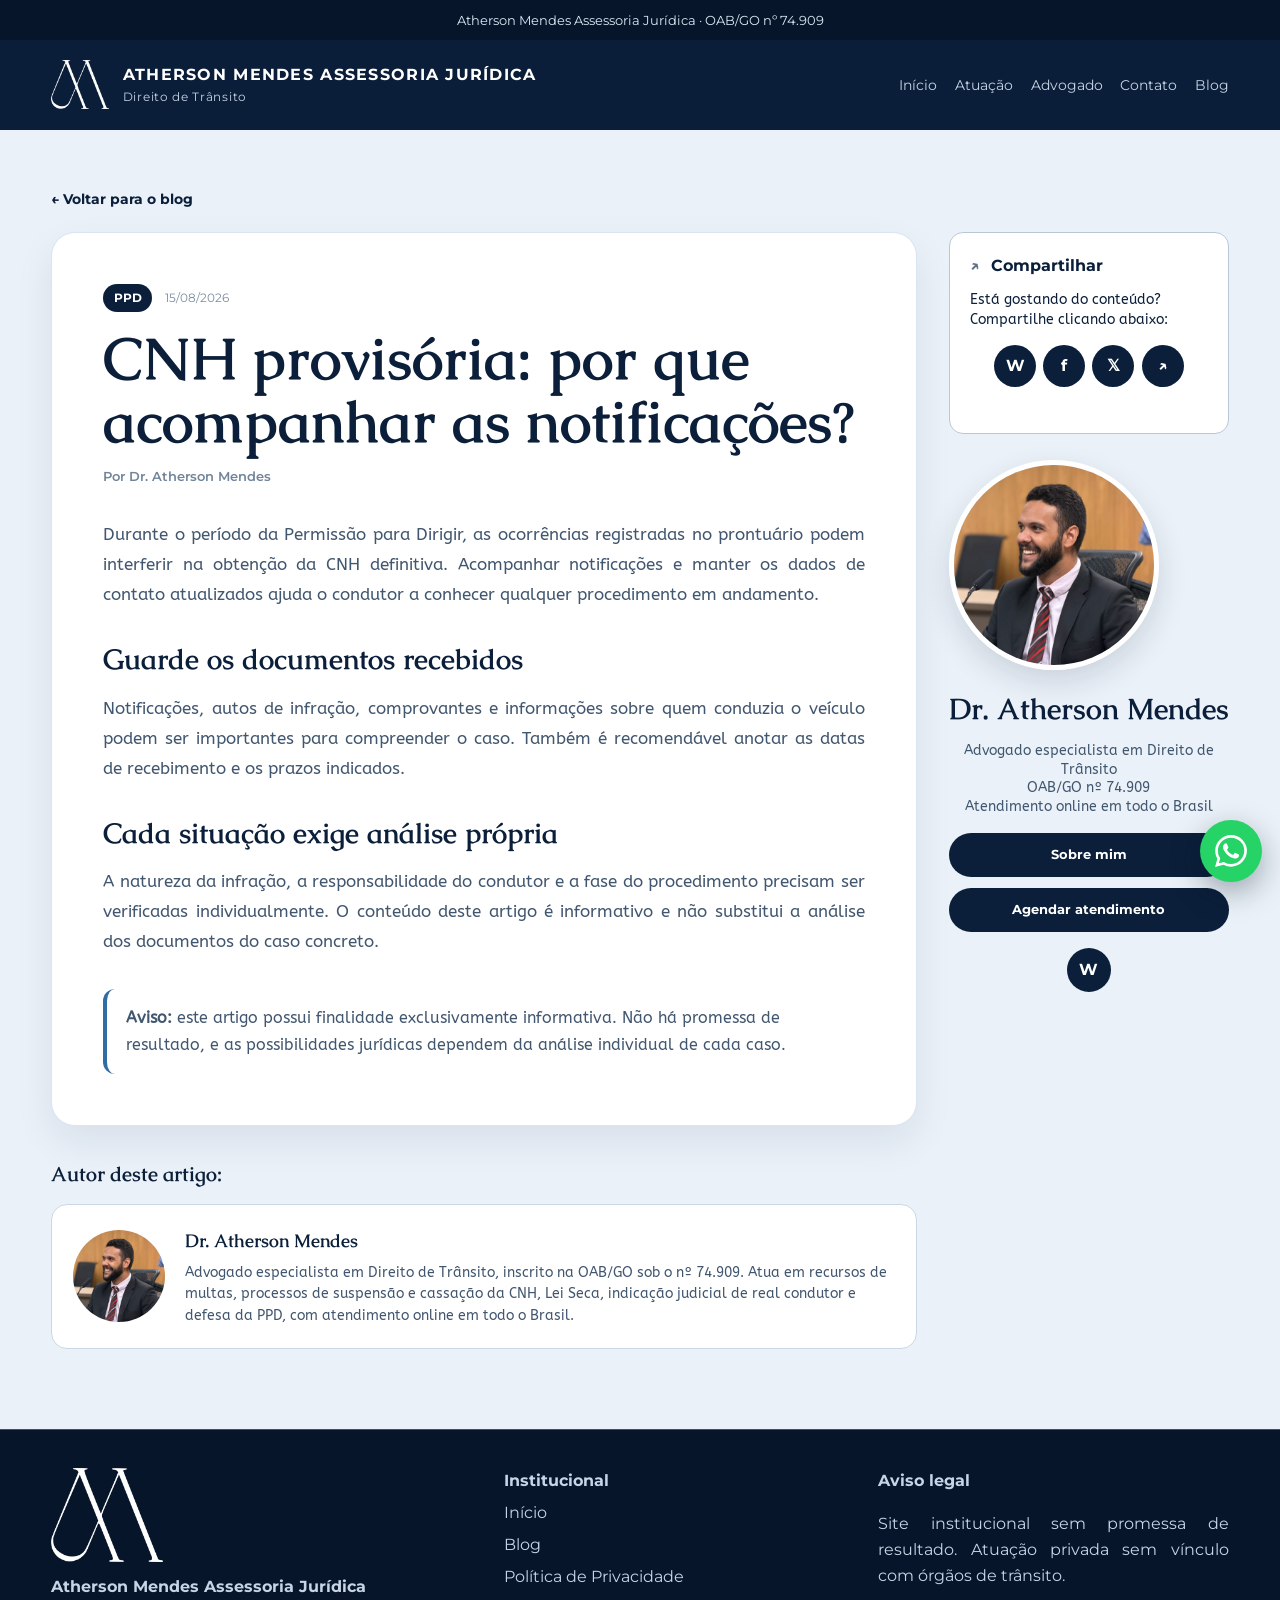
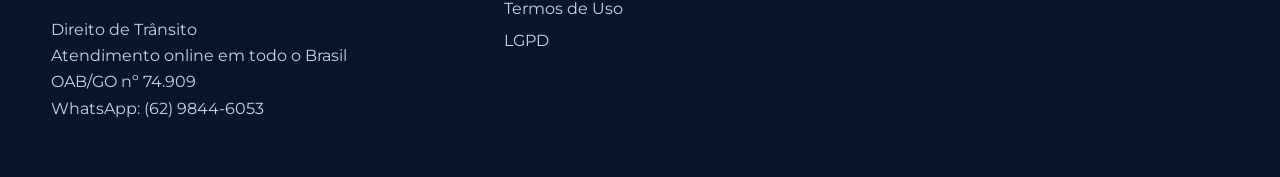
==== artigo-cnh-provisoria.html @ 631a4f36 "Site teste atherson" ====
<!DOCTYPE html>
<html lang="pt-BR">
<head>
  <meta charset="UTF-8">
  <meta name="viewport" content="width=device-width, initial-scale=1.0">
  <meta http-equiv="Cache-Control" content="no-cache, no-store, must-revalidate">
  <meta http-equiv="Pragma" content="no-cache">
  <meta http-equiv="Expires" content="0">
  <title>CNH provisória e notificações | Atherson Mendes</title>
  <meta name="description" content="Entenda por que é importante acompanhar notificações durante o período da Permissão para Dirigir.">
  <link rel="preconnect" href="https://fonts.googleapis.com">
  <link rel="preconnect" href="https://fonts.gstatic.com" crossorigin>
  <link href="https://fonts.googleapis.com/css2?family=ABeeZee:ital@0;1&family=Caudex:ital,wght@0,400;0,700;1,400;1,700&family=Montserrat:wght@400;500;600;700&display=swap" rel="stylesheet">
  <link rel="stylesheet" href="assets/css/style.css?v=20260815-10">
</head>
<body>
  <div class="topbar"><div class="container"><span>Atherson Mendes Assessoria Jurídica · OAB/GO nº 74.909</span></div></div>
  <header class="header">
    <div class="container nav">
      <a class="brand" href="index.html?v=20260815-7#inicio" aria-label="Voltar ao início">
        <img class="brand-logo" src="assets/img/logo-atherson-branca.png" alt="Logo Atherson Mendes Assessoria Jurídica">
        <span><strong>ATHERSON MENDES ASSESSORIA JURÍDICA</strong><small>Direito de Trânsito</small></span>
      </a>
      <button class="mobile-toggle" onclick="document.querySelector('.menu').classList.toggle('open')">Menu</button>
      <ul class="menu">
        <li><a href="index.html?v=20260815-7#inicio">Início</a></li>
        <li><a href="index.html?v=20260815-7#atuacao">Atuação</a></li>
        <li><a href="index.html?v=20260815-7#advogado">Advogado</a></li>
        <li><a href="index.html?v=20260815-7#contato">Contato</a></li>
        <li><a href="blog.html?v=20260815-7">Blog</a></li>
      </ul>
    </div>
  </header>

  <main class="article-page">
    <div class="container article-container">
      <a class="article-back" href="blog.html?v=20260815-7">← Voltar para o blog</a>
      <div class="article-layout">
        <div class="article-main">
          <article class="blog-article article-standalone">
        <div class="article-heading">
          <span class="blog-tag">PPD</span>
          <time class="blog-date" datetime="2026-08-15">15/08/2026</time>
        </div>
        <h1>CNH provisória: por que acompanhar as notificações?</h1>
        <p class="article-author">Por Dr. Atherson Mendes</p>
        <p>Durante o período da Permissão para Dirigir, as ocorrências registradas no prontuário podem interferir na obtenção da CNH definitiva. Acompanhar notificações e manter os dados de contato atualizados ajuda o condutor a conhecer qualquer procedimento em andamento.</p>
        <h2>Guarde os documentos recebidos</h2>
        <p>Notificações, autos de infração, comprovantes e informações sobre quem conduzia o veículo podem ser importantes para compreender o caso. Também é recomendável anotar as datas de recebimento e os prazos indicados.</p>
        <h2>Cada situação exige análise própria</h2>
        <p>A natureza da infração, a responsabilidade do condutor e a fase do procedimento precisam ser verificadas individualmente. O conteúdo deste artigo é informativo e não substitui a análise dos documentos do caso concreto.</p>
            <div class="blog-disclaimer"><strong>Aviso:</strong> este artigo possui finalidade exclusivamente informativa. Não há promessa de resultado, e as possibilidades jurídicas dependem da análise individual de cada caso.</div>
          </article>
          <section class="article-author-section" aria-labelledby="autor-artigo">
            <h2 id="autor-artigo">Autor deste artigo:</h2>
            <div class="article-author-card">
              <img src="assets/img/atherson-mendes-advogado.png" alt="Dr. Atherson Mendes">
              <div><h3>Dr. Atherson Mendes</h3><p>Advogado especialista em Direito de Trânsito, inscrito na OAB/GO sob o nº 74.909. Atua em recursos de multas, processos de suspensão e cassação da CNH, Lei Seca, indicação judicial de real condutor e defesa da PPD, com atendimento online em todo o Brasil.</p></div>
            </div>
          </section>
        </div>
        <aside class="article-sidebar" aria-label="Compartilhamento e informações do autor">
          <section class="article-share-card">
            <h2>Compartilhar</h2>
            <p>Está gostando do conteúdo? Compartilhe clicando abaixo:</p>
            <div class="article-share-buttons">
              <a data-share="whatsapp" href="#" target="_blank" rel="noopener" aria-label="Compartilhar no WhatsApp">W</a>
              <a data-share="facebook" href="#" target="_blank" rel="noopener" aria-label="Compartilhar no Facebook">f</a>
              <a data-share="x" href="#" target="_blank" rel="noopener" aria-label="Compartilhar no X">𝕏</a>
              <button data-share="copy" type="button" aria-label="Copiar link do artigo">↗</button>
            </div>
            <span class="article-share-feedback" aria-live="polite"></span>
          </section>
          <section class="article-author-profile">
            <img src="assets/img/atherson-mendes-advogado.png" alt="Dr. Atherson Mendes">
            <h2>Dr. Atherson Mendes</h2>
            <p>Advogado especialista em Direito de Trânsito<br>OAB/GO nº 74.909<br>Atendimento online em todo o Brasil</p>
            <a class="author-profile-button" href="index.html?v=20260815-8#advogado">Sobre mim</a>
            <a class="author-profile-button" href="index.html?v=20260815-8#contato">Agendar atendimento</a>
            <a class="author-profile-contact" href="https://wa.me/556298446053" target="_blank" rel="noopener" aria-label="Falar com Dr. Atherson Mendes pelo WhatsApp">W</a>
          </section>
        </aside>
      </div>
    </div>
  </main>

  <footer class="footer">
    <div class="container footer-grid">
      <div class="footer-brand"><a href="index.html?v=20260815-9#inicio" aria-label="Voltar ao início"><img class="footer-logo" src="assets/img/logo-atherson-branca.png" alt="Logo Atherson Mendes Assessoria Jurídica"></a><strong>Atherson Mendes Assessoria Jurídica</strong><p>Direito de Trânsito<br>Atendimento online em todo o Brasil<br>OAB/GO nº 74.909<br>WhatsApp: (62) 9844-6053</p></div>
      <div><strong>Institucional</strong><ul><li><a href="index.html?v=20260815-7#inicio">Início</a></li><li><a href="blog.html?v=20260815-7">Blog</a></li><li><a href="politica-de-privacidade.html">Política de Privacidade</a></li><li><a href="termos-de-uso.html">Termos de Uso</a></li><li><a href="lgpd.html">LGPD</a></li></ul></div>
      <div><strong>Aviso legal</strong><p>Site institucional sem promessa de resultado. Atuação privada sem vínculo com órgãos de trânsito.</p></div>
    </div>
  </footer>
  <a class="whatsapp-float" href="https://wa.me/556298446053?text=Ol%C3%A1%2C%20li%20o%20artigo%20sobre%20CNH%20provis%C3%B3ria%20e%20gostaria%20de%20atendimento." target="_blank" rel="noopener" aria-label="Iniciar atendimento pelo WhatsApp" title="Fale pelo WhatsApp"><img src="assets/img/whatsapp.svg" alt="" aria-hidden="true"></a>
  <script src="assets/js/article.js?v=20260815-8"></script>
</body>
</html>
---- assets/css/style.css ----
:root{
  --bg:#0b1f3a;
  --bg2:#102c50;
  --panel:#12345b;
  --white:#fff;
  --cream:#f4f8fc;
  --text:#fff;
  --muted:#c6d4e5;
  --ink:#0b1f3a;
  --accent:#2f6da3;
  --accent-light:#b9d6f2;
  --line:rgba(185,214,242,.3);
  --action:#1d5d91;
}
*{box-sizing:border-box}
html{scroll-behavior:smooth}
body{margin:0;font-family:'ABeeZee',Arial,Helvetica,sans-serif;background:var(--bg);color:var(--text);line-height:1.65}
h1,h2,h3,h4,h5,h6{font-family:'Caudex',Georgia,serif}
.topbar,.brand,.menu,.mobile-toggle,.btn,.eyebrow,.field label,.field input,.field textarea,.field select,.faq summary,.footer{font-family:'Montserrat',Arial,Helvetica,sans-serif}
img{max-width:100%;display:block}
a{color:inherit}
.sr-only{position:absolute;width:1px;height:1px;padding:0;margin:-1px;overflow:hidden;clip:rect(0,0,0,0);white-space:nowrap;border:0}
.container{width:min(1180px,92%);margin:auto}
.topbar{background:#06152a;color:#dbe8f5;font-size:.84rem}
.topbar .container{display:flex;justify-content:center;gap:12px;flex-wrap:wrap;padding:.55rem 0;text-align:center}
.header{position:sticky;top:0;z-index:50;background:rgba(11,31,58,.96);backdrop-filter:blur(12px)}
.nav{display:flex;align-items:center;justify-content:space-between;gap:1rem;padding:1rem 0}
.brand{display:flex;align-items:center;gap:.85rem;text-decoration:none}
.brand-logo{width:58px;height:58px;object-fit:contain;flex:0 0 auto}
.brand strong{display:block;letter-spacing:.08em}
.brand small{display:block;color:var(--muted);font-size:.72rem;letter-spacing:.06em}
.menu{display:flex;gap:1.1rem;align-items:center;list-style:none;margin:0;padding:0}
.menu a{text-decoration:none;color:var(--muted);font-size:.86rem}
.menu a:hover{color:var(--accent-light)}
.mobile-toggle{display:none;background:transparent;border:1px solid var(--line);color:var(--text);border-radius:10px;padding:.55rem .75rem}
.btn{display:inline-flex;align-items:center;justify-content:center;gap:.5rem;padding:.86rem 1.15rem;border-radius:999px;text-decoration:none;font-weight:700;border:1px solid transparent;transition:.2s}
.btn-primary{background:var(--accent);color:#fff}
.btn-primary:hover{background:#397fb8}
.btn-outline{border-color:var(--line);color:var(--text)}
.btn-outline:hover{border-color:var(--accent);color:var(--accent-light)}
.btn-wpp{background:var(--action);color:#fff}
.btn-wpp:hover{background:#2f6da3}
.hero{
  position:relative;
  overflow:hidden;
  background:#0b1f3a url('../img/hero-direito-transito.png') center center/cover no-repeat;
  min-height:650px;
  display:flex;
  align-items:center;
}
.hero .container{display:flex;justify-content:flex-end}
.hero-content{width:100%;max-width:640px;margin-left:auto;padding:6.5rem 0 5rem;transform:translateX(76px)}
.eyebrow{color:var(--accent-light);text-transform:uppercase;letter-spacing:.16em;font-size:.78rem;font-weight:700}
.hero h1{font-size:clamp(2.35rem,5vw,4.75rem);font-weight:400;line-height:1.06;margin:.85rem 0 1rem}
.hero p{font-size:1.08rem;color:#e3edf7;max-width:640px}
.notice{margin:1.25rem 0;padding:1rem 1.1rem;border:1px solid var(--line);background:rgba(255,255,255,.07);border-radius:16px;color:#edf5fc}
.hero-actions{display:flex;gap:.85rem;flex-wrap:wrap;margin-top:1.5rem}
.section{padding:4.8rem 0}
.light{background:var(--cream);color:var(--ink)}
.light .muted,.light p{color:#41566f}
.section-title{font-size:clamp(2rem,3.2vw,3.35rem);font-weight:400;margin:0 0 1rem;line-height:1.15}
.muted{color:var(--muted)}
.grid-3{display:grid;grid-template-columns:repeat(3,1fr);gap:1rem;margin-top:2rem}
.grid-areas{display:grid;grid-template-columns:repeat(6,1fr);gap:1rem;margin-top:2rem}
.grid-areas .card{grid-column:span 2}
.grid-areas .card:nth-last-child(-n+2){grid-column:span 3}
.card{background:var(--panel);border:1px solid var(--line);border-radius:20px;padding:1.35rem}
.light .card{background:#fff;border-color:#d9e5f2}
.card h3{margin:.2rem 0 .55rem;font-size:1.35rem}
.card p{margin:0}
.steps{display:grid;grid-template-columns:repeat(4,1fr);gap:1rem;margin-top:2rem}
.step{border-left:3px solid var(--accent);padding:1rem;background:rgba(255,255,255,.035);border-radius:12px}
.lawyer-grid{display:grid;grid-template-columns:.95fr 1.05fr;gap:2rem;align-items:center}
.lawyer-photo{border-radius:26px;overflow:hidden;border:1px solid var(--line);box-shadow:0 24px 60px rgba(5,20,40,.28);background:#0b1f3a}
.lawyer-photo img{width:100%;height:560px;object-fit:cover;object-position:center top}
.credentials{display:grid;grid-template-columns:repeat(2,1fr);gap:1rem;margin-top:1.3rem}
.credentials .credential:last-child{grid-column:1/-1}
.credential{padding:1rem;border:1px solid var(--line);border-radius:16px;background:rgba(255,255,255,.035)}
.light .credential{background:#fff;border-color:#d9e5f2}
.faq details{background:rgba(255,255,255,.035);border:1px solid var(--line);border-radius:14px;padding:1rem;margin:.75rem 0}
.faq summary{cursor:pointer;font-weight:700;color:var(--accent-light)}
.contact-intro{max-width:820px}
.contact-services{display:grid;grid-template-columns:repeat(6,1fr);gap:1rem;margin-top:2rem}
.service-option{grid-column:span 2;min-height:168px;padding:1.35rem;text-align:left;background:#fff;color:#0b1f3a;border:1px solid #d9e5f2;border-radius:20px;cursor:pointer;transition:transform .2s,border-color .2s,box-shadow .2s,background .2s,color .2s;font-family:'ABeeZee',Arial,Helvetica,sans-serif}
.service-option:nth-last-child(-n+2){grid-column:span 3}
.service-option strong{display:block;margin-bottom:.55rem;font-family:'Caudex',Georgia,serif;font-size:1.3rem;line-height:1.25}
.service-option span{display:block;color:#52677f;line-height:1.55}
.service-option:hover,.service-option:focus-visible{transform:translateY(-3px);border-color:var(--accent);box-shadow:0 14px 32px rgba(11,31,58,.13);outline:none}
.service-option.is-active{background:#0b1f3a;color:#fff;border-color:#0b1f3a;box-shadow:0 16px 36px rgba(11,31,58,.2)}
.service-option.is-active span{color:#dbe8f5}
.contact-box{background:#fff;color:#0b1f3a;border-radius:22px;padding:1.5rem;border:1px solid #d9e5f2}
.contact-flow{margin-top:2rem;scroll-margin-top:130px;box-shadow:0 18px 42px rgba(11,31,58,.12)}
.contact-flow[hidden]{display:none}
.contact-flow-header{max-width:820px;margin-bottom:1.25rem}
.contact-flow-header h3{font-size:clamp(1.55rem,2.5vw,2.25rem);margin:.15rem 0 .5rem}
.contact-form-grid{display:grid;grid-template-columns:repeat(2,1fr);gap:0 1rem}
.contact-form-grid .field.full{grid-column:1/-1}
.contact-form-specific{padding-top:.15rem}
.contact-direct{margin-top:1.25rem;padding:1rem 1.15rem;text-align:center;border:1px solid #d9e5f2;border-radius:16px;background:#fff;color:#41566f}
.contact-direct span{display:inline-block;margin:0 .4rem;color:#8aa0b8}
.field{display:grid;gap:.35rem;margin-bottom:.9rem}
.field label{font-weight:700;font-size:.9rem}
.field input,.field textarea,.field select{width:100%;padding:.82rem;border:1px solid #b8cbe0;border-radius:10px;font:inherit;color:#0b1f3a;background:#fff}
.field textarea{min-height:120px}
.legal-note{font-size:.82rem;color:#4d6178}
.blog-hero{padding:4.8rem 0 3.6rem;background:#f4f8fc;color:#0b1f3a;text-align:center}
.blog-hero .container{display:flex;flex-direction:column;align-items:center}
.blog-hero h1{font-size:clamp(2.4rem,4.5vw,4.2rem);font-weight:400;line-height:1.08;margin:0 0 .7rem}
.blog-hero p{max-width:720px;margin:0;color:#52677f;text-align:center}
.blog-search{position:relative;width:min(680px,100%);margin-top:1.7rem}
.blog-search input{width:100%;padding:1rem 1.2rem 1rem 3rem;border:1px solid #c9d8e8;border-radius:999px;background:#fff;color:#0b1f3a;font:inherit;box-shadow:0 8px 24px rgba(11,31,58,.06)}
.blog-search input:focus{outline:2px solid #2f6da3;outline-offset:2px}
.blog-search::before{content:'⌕';position:absolute;left:1.15rem;top:50%;transform:translateY(-52%);font-size:1.45rem;color:#58708a}
.blog-catalog{padding:3.2rem 0 5rem;background:#fff;color:#0b1f3a}
.blog-filters{display:flex;justify-content:center;gap:.7rem;flex-wrap:wrap;margin-bottom:1.5rem}
.blog-filter{padding:.58rem 1rem;border:1px solid transparent;border-radius:999px;background:transparent;color:#52677f;font-family:'Montserrat',Arial,Helvetica,sans-serif;font-weight:600;cursor:pointer}
.blog-filter:hover,.blog-filter:focus-visible{border-color:#b8cbe0;outline:none}
.blog-filter.is-active{background:#0b1f3a;color:#fff}
.blog-grid{display:grid;grid-template-columns:repeat(3,1fr);gap:1.25rem;max-width:1100px;margin:0 auto}
.blog-card{display:flex;flex-direction:column;overflow:hidden;background:#fff;border:1px solid #d9e5f2;border-radius:18px;box-shadow:0 10px 28px rgba(11,31,58,.11);transition:transform .2s,box-shadow .2s}
.blog-card:hover{transform:translateY(-4px);box-shadow:0 18px 38px rgba(11,31,58,.16)}
.blog-card[hidden]{display:none}
.blog-card-media{height:210px;overflow:hidden;background:#0b1f3a}
.blog-card-media img{width:100%;height:100%;object-fit:cover;transition:transform .35s}
.blog-card:hover .blog-card-media img{transform:scale(1.035)}
.blog-image-gavel{object-position:78% center}
.blog-image-library{object-position:24% center}
.blog-image-lawyer{object-position:center 20%}
.blog-card-body{display:flex;flex:1;flex-direction:column;padding:1rem 1.05rem 1.1rem}
.blog-card-top{display:flex;justify-content:space-between;align-items:center;gap:.75rem;margin-bottom:.9rem}
.blog-tag{display:inline-flex;padding:.3rem .65rem;border-radius:999px;background:#0b1f3a;color:#fff;font-family:'Montserrat',Arial,Helvetica,sans-serif;font-size:.72rem;font-weight:700}
.blog-date{font-family:'Montserrat',Arial,Helvetica,sans-serif;font-size:.72rem;color:#7b8da1;white-space:nowrap}
.blog-card h2{font-size:1.3rem;line-height:1.25;margin:0 0 .75rem}
.blog-card p{margin:0 0 1rem;color:#52677f;text-align:left;font-size:.93rem;line-height:1.55}
.blog-author{display:flex;align-items:center;gap:.5rem;margin-top:auto;padding:.35rem 0 1rem;font-family:'Montserrat',Arial,Helvetica,sans-serif;font-size:.75rem;color:#7b8da1}
.blog-author::before{content:'AM';display:grid;place-items:center;width:26px;height:26px;border-radius:50%;background:#e4edf6;color:#0b1f3a;font-size:.65rem;font-weight:700}
.blog-read-button{display:flex;align-items:center;justify-content:center;width:100%;padding:.72rem;border:1px solid #c9d8e8;border-radius:10px;color:#0b1f3a;font-family:'Montserrat',Arial,Helvetica,sans-serif;font-size:.82rem;font-weight:700;text-decoration:none}
.blog-read-button:hover{background:#0b1f3a;color:#fff;border-color:#0b1f3a}
.blog-no-results{text-align:center;color:#52677f;margin:2rem 0 0}
.blog-no-results[hidden]{display:none}
.blog-reading{background:#eaf1f8;color:#0b1f3a}
.blog-reading-title{text-align:center;margin-bottom:2rem}
.blog-articles{display:grid;gap:2rem}
.blog-article{scroll-margin-top:120px;background:#fff;border:1px solid #d9e5f2;border-radius:24px;padding:clamp(1.4rem,3vw,2.6rem);box-shadow:0 16px 38px rgba(11,31,58,.08)}
.blog-article h2{font-size:clamp(1.9rem,3vw,3rem);line-height:1.15;margin:.45rem 0 1.2rem}
.blog-article h3{font-size:1.25rem;margin:1.5rem 0 .45rem}
.blog-article p{color:#41566f}
.blog-meta{font-family:'Montserrat',Arial,Helvetica,sans-serif;font-size:.75rem;font-weight:700;letter-spacing:.08em;text-transform:uppercase;color:#2f6da3}
.blog-disclaimer{margin-top:2rem;padding:1rem 1.15rem;border-left:4px solid var(--accent);background:#fff;border-radius:12px;color:#41566f}
.article-page{padding:3.5rem 0 5rem;background:#eaf1f8;color:#0b1f3a}
.article-container{max-width:1180px}
.article-back{display:inline-flex;margin-bottom:1.25rem;color:#0b1f3a;font-family:'Montserrat',Arial,Helvetica,sans-serif;font-size:.9rem;font-weight:700;text-decoration:none}
.article-back:hover{text-decoration:underline}
.article-layout{display:grid;grid-template-columns:minmax(0,1fr) 280px;gap:2rem;align-items:start}
.article-main{min-width:0}
.article-standalone{padding:clamp(1.5rem,4vw,3.5rem)}
.article-heading{display:flex;align-items:center;gap:.8rem;margin-bottom:1rem}
.article-standalone h1{font-size:clamp(2.1rem,4.5vw,3.8rem);line-height:1.08;margin:0 0 .75rem}
.article-standalone h2{font-size:clamp(1.35rem,2.3vw,1.75rem);line-height:1.25;margin:2rem 0 .6rem}
.article-standalone p{font-size:1.04rem;line-height:1.8;color:#41566f}
.article-standalone .article-author{margin:0 0 2rem;font-family:'Montserrat',Arial,Helvetica,sans-serif;font-size:.82rem;font-weight:600;color:#71849a}
.article-sidebar{display:grid;gap:1.6rem;position:sticky;top:116px}
.article-share-card{padding:1.25rem;border:1px solid #b8c7d8;border-radius:14px;background:#fff}
.article-share-card h2{position:relative;margin:0 0 .7rem;padding-left:1.35rem;font-family:'Montserrat',Arial,Helvetica,sans-serif;font-size:1rem}
.article-share-card h2::before{content:'↗';position:absolute;left:0;color:#5d7187}
.article-share-card p{margin:0 0 1rem;text-align:left;font-size:.9rem;line-height:1.35;color:#0b1f3a}
.article-share-buttons{display:flex;justify-content:center;gap:.45rem}
.article-share-buttons a,.article-share-buttons button{display:grid;place-items:center;width:42px;height:42px;padding:0;border:0;border-radius:50%;background:#0b1f3a;color:#fff;font-family:'Montserrat',Arial,Helvetica,sans-serif;font-size:1rem;font-weight:700;text-decoration:none;cursor:pointer;transition:transform .2s,background .2s}
.article-share-buttons a:hover,.article-share-buttons button:hover{transform:translateY(-2px);background:#2f6da3}
.article-share-buttons a:focus-visible,.article-share-buttons button:focus-visible{outline:3px solid #7eb3df;outline-offset:2px}
.article-share-feedback{display:block;min-height:1.1rem;margin-top:.55rem;text-align:center;font-size:.75rem;color:#2f6da3}
.article-author-profile{text-align:center}
.article-author-profile>img{width:210px;height:210px;border-radius:50%;object-fit:cover;object-position:center 18%;border:5px solid #fff;box-shadow:0 12px 30px rgba(11,31,58,.14)}
.article-author-profile h2{margin:1rem 0 .55rem;font-size:1.8rem}
.article-author-profile p{margin:0 0 1rem;text-align:center;font-size:.86rem;line-height:1.35;color:#41566f}
.author-profile-button{display:flex;align-items:center;justify-content:center;width:100%;margin:.65rem 0;padding:.72rem 1rem;border-radius:999px;background:#0b1f3a;color:#fff;font-family:'Montserrat',Arial,Helvetica,sans-serif;font-size:.82rem;font-weight:700;text-decoration:none}
.author-profile-button:hover{background:#2f6da3}
.author-profile-contact{display:grid;place-items:center;width:44px;height:44px;margin:1rem auto 0;border-radius:50%;background:#0b1f3a;color:#fff;font-family:'Montserrat',Arial,Helvetica,sans-serif;font-weight:700;text-decoration:none}
.article-author-section{margin-top:2rem}
.article-author-section>h2{margin:0 0 .8rem;font-size:1.25rem}
.article-author-card{display:flex;align-items:center;gap:1.25rem;padding:1.3rem;border:1px solid #cbd7e4;border-radius:16px;background:#fff}
.article-author-card img{flex:0 0 92px;width:92px;height:92px;border-radius:50%;object-fit:cover;object-position:center 18%}
.article-author-card h3{margin:0 0 .35rem;font-size:1.15rem}
.article-author-card p{margin:0;text-align:left;font-size:.88rem;line-height:1.55;color:#41566f}
.footer{background:#06152a;border-top:1px solid var(--line);padding:2.4rem 0;color:var(--muted)}
.footer-grid{display:grid;grid-template-columns:1.1fr .9fr .9fr;gap:1.5rem}
.footer-brand{display:flex;flex-direction:column;align-items:flex-start}
.footer-logo{display:block;width:112px;height:94px;margin:0 0 .75rem;object-fit:contain;object-position:left center}
.footer-brand p{text-align:left}
.footer a{color:var(--muted);text-decoration:none}
.footer a:hover{color:var(--accent-light)}
.footer ul{margin:0;padding:0;list-style:none}.footer li{margin:.35rem 0}
.whatsapp-float{position:fixed;right:18px;bottom:18px;z-index:80;display:grid;place-items:center;width:62px;height:62px;padding:15px;border-radius:50%;background:#25d366;color:#fff;text-decoration:none;box-shadow:0 10px 30px rgba(5,20,40,.35);transition:transform .2s,box-shadow .2s}
.whatsapp-float img{display:block;width:100%;height:100%;filter:brightness(0) invert(1)}
.whatsapp-float:hover{transform:translateY(-3px) scale(1.04);box-shadow:0 14px 34px rgba(5,20,40,.42)}
.whatsapp-float:focus-visible{outline:3px solid #fff;outline-offset:3px}
.cookie{position:fixed;left:18px;bottom:18px;max-width:420px;background:#fff;color:#0b1f3a;border-radius:16px;padding:1rem;box-shadow:0 15px 45px rgba(5,20,40,.35);z-index:90;display:none}
.cookie button{margin-top:.7rem;border:0;background:#0b1f3a;color:#fff;border-radius:999px;padding:.6rem 1rem;cursor:pointer}
@media(max-width:980px){
  .hero{background:#0b1f3a url('../img/hero-direito-transito.png') left top/auto 330px no-repeat;min-height:auto;padding-top:330px}
  .hero-content{padding:2rem 0 3rem;transform:none}
  .grid-3,.grid-areas,.steps,.credentials,.lawyer-grid,.contact-grid,.contact-services,.contact-form-grid,.blog-grid,.article-layout,.footer-grid{grid-template-columns:1fr}
  .grid-areas .card,.grid-areas .card:nth-last-child(-n+2){grid-column:auto}
  .service-option,.service-option:nth-last-child(-n+2){grid-column:auto;min-height:0}
  .contact-form-grid .field.full{grid-column:auto}
  .lawyer-photo img{height:auto}
  .article-sidebar{position:static;grid-template-columns:minmax(0,360px) minmax(0,360px);justify-content:center;align-items:start}
  .menu{display:none;position:absolute;top:100%;left:0;right:0;background:#0b1f3a;border-bottom:1px solid var(--line);padding:1rem 4%;flex-direction:column;align-items:flex-start}
  .menu.open{display:flex}
  .mobile-toggle{display:block}
}
@media(max-width:540px){
  .hero{padding-top:280px}
  .brand strong{font-size:.86rem}
  .brand small{font-size:.64rem}
  .topbar .container{font-size:.76rem}
  .article-page{padding-top:2.25rem}
  .article-sidebar{grid-template-columns:1fr}
  .article-author-card{align-items:flex-start;flex-direction:column}
  .article-author-card img{width:82px;height:82px}
  .footer-brand{align-items:center;text-align:center}
  .footer-logo{object-position:center}
  .footer-brand p{text-align:center}
  .whatsapp-float{right:12px;bottom:12px;width:56px;height:56px;padding:14px}
  .cookie{left:12px;right:12px;bottom:78px;max-width:none}
}


/* JUSTIFICAR PARÁGRAFOS */
p,
.notice,
.card p,
.step p,
.credential span,
.legal-note,
.info-list li,
details p{
    text-align: justify;
}
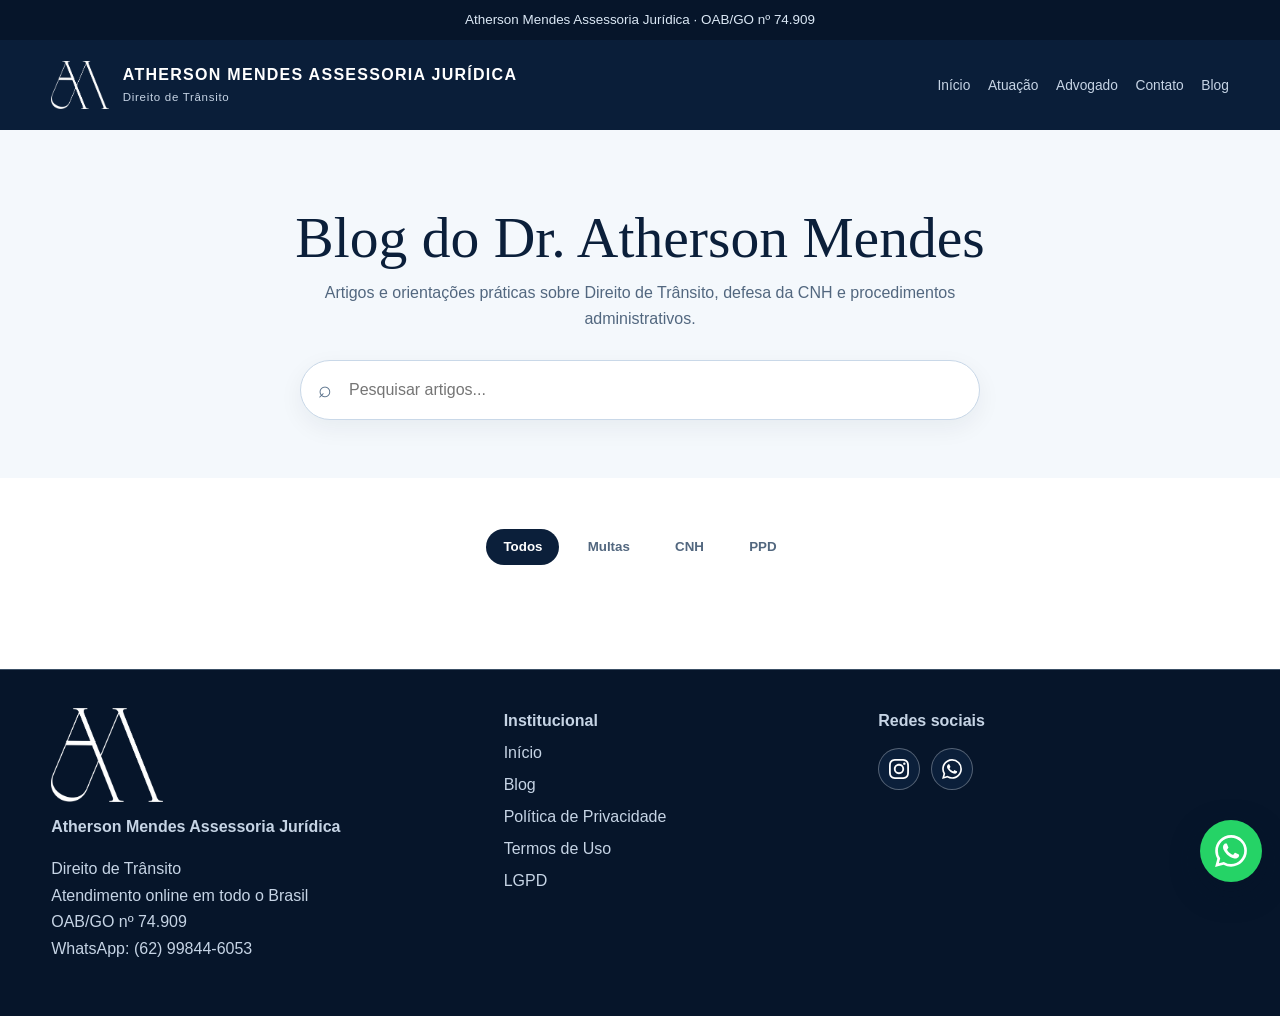
==== commit 58deac67: "Atualização final do site" ====
--- a/artigo-cnh-provisoria.html
+++ b/artigo-cnh-provisoria.html
@@ -3,95 +3,9 @@
 <head>
   <meta charset="UTF-8">
   <meta name="viewport" content="width=device-width, initial-scale=1.0">
-  <meta http-equiv="Cache-Control" content="no-cache, no-store, must-revalidate">
-  <meta http-equiv="Pragma" content="no-cache">
-  <meta http-equiv="Expires" content="0">
-  <title>CNH provisória e notificações | Atherson Mendes</title>
-  <meta name="description" content="Entenda por que é importante acompanhar notificações durante o período da Permissão para Dirigir.">
-  <link rel="preconnect" href="https://fonts.googleapis.com">
-  <link rel="preconnect" href="https://fonts.gstatic.com" crossorigin>
-  <link href="https://fonts.googleapis.com/css2?family=ABeeZee:ital@0;1&family=Caudex:ital,wght@0,400;0,700;1,400;1,700&family=Montserrat:wght@400;500;600;700&display=swap" rel="stylesheet">
-  <link rel="stylesheet" href="assets/css/style.css?v=20260815-10">
+  <meta name="robots" content="noindex, follow">
+  <meta http-equiv="refresh" content="0; url=blog.html">
+  <title>Blog | Atherson Mendes Assessoria Jurídica</title>
 </head>
-<body>
-  <div class="topbar"><div class="container"><span>Atherson Mendes Assessoria Jurídica · OAB/GO nº 74.909</span></div></div>
-  <header class="header">
-    <div class="container nav">
-      <a class="brand" href="index.html?v=20260815-7#inicio" aria-label="Voltar ao início">
-        <img class="brand-logo" src="assets/img/logo-atherson-branca.png" alt="Logo Atherson Mendes Assessoria Jurídica">
-        <span><strong>ATHERSON MENDES ASSESSORIA JURÍDICA</strong><small>Direito de Trânsito</small></span>
-      </a>
-      <button class="mobile-toggle" onclick="document.querySelector('.menu').classList.toggle('open')">Menu</button>
-      <ul class="menu">
-        <li><a href="index.html?v=20260815-7#inicio">Início</a></li>
-        <li><a href="index.html?v=20260815-7#atuacao">Atuação</a></li>
-        <li><a href="index.html?v=20260815-7#advogado">Advogado</a></li>
-        <li><a href="index.html?v=20260815-7#contato">Contato</a></li>
-        <li><a href="blog.html?v=20260815-7">Blog</a></li>
-      </ul>
-    </div>
-  </header>
-
-  <main class="article-page">
-    <div class="container article-container">
-      <a class="article-back" href="blog.html?v=20260815-7">← Voltar para o blog</a>
-      <div class="article-layout">
-        <div class="article-main">
-          <article class="blog-article article-standalone">
-        <div class="article-heading">
-          <span class="blog-tag">PPD</span>
-          <time class="blog-date" datetime="2026-08-15">15/08/2026</time>
-        </div>
-        <h1>CNH provisória: por que acompanhar as notificações?</h1>
-        <p class="article-author">Por Dr. Atherson Mendes</p>
-        <p>Durante o período da Permissão para Dirigir, as ocorrências registradas no prontuário podem interferir na obtenção da CNH definitiva. Acompanhar notificações e manter os dados de contato atualizados ajuda o condutor a conhecer qualquer procedimento em andamento.</p>
-        <h2>Guarde os documentos recebidos</h2>
-        <p>Notificações, autos de infração, comprovantes e informações sobre quem conduzia o veículo podem ser importantes para compreender o caso. Também é recomendável anotar as datas de recebimento e os prazos indicados.</p>
-        <h2>Cada situação exige análise própria</h2>
-        <p>A natureza da infração, a responsabilidade do condutor e a fase do procedimento precisam ser verificadas individualmente. O conteúdo deste artigo é informativo e não substitui a análise dos documentos do caso concreto.</p>
-            <div class="blog-disclaimer"><strong>Aviso:</strong> este artigo possui finalidade exclusivamente informativa. Não há promessa de resultado, e as possibilidades jurídicas dependem da análise individual de cada caso.</div>
-          </article>
-          <section class="article-author-section" aria-labelledby="autor-artigo">
-            <h2 id="autor-artigo">Autor deste artigo:</h2>
-            <div class="article-author-card">
-              <img src="assets/img/atherson-mendes-advogado.png" alt="Dr. Atherson Mendes">
-              <div><h3>Dr. Atherson Mendes</h3><p>Advogado especialista em Direito de Trânsito, inscrito na OAB/GO sob o nº 74.909. Atua em recursos de multas, processos de suspensão e cassação da CNH, Lei Seca, indicação judicial de real condutor e defesa da PPD, com atendimento online em todo o Brasil.</p></div>
-            </div>
-          </section>
-        </div>
-        <aside class="article-sidebar" aria-label="Compartilhamento e informações do autor">
-          <section class="article-share-card">
-            <h2>Compartilhar</h2>
-            <p>Está gostando do conteúdo? Compartilhe clicando abaixo:</p>
-            <div class="article-share-buttons">
-              <a data-share="whatsapp" href="#" target="_blank" rel="noopener" aria-label="Compartilhar no WhatsApp">W</a>
-              <a data-share="facebook" href="#" target="_blank" rel="noopener" aria-label="Compartilhar no Facebook">f</a>
-              <a data-share="x" href="#" target="_blank" rel="noopener" aria-label="Compartilhar no X">𝕏</a>
-              <button data-share="copy" type="button" aria-label="Copiar link do artigo">↗</button>
-            </div>
-            <span class="article-share-feedback" aria-live="polite"></span>
-          </section>
-          <section class="article-author-profile">
-            <img src="assets/img/atherson-mendes-advogado.png" alt="Dr. Atherson Mendes">
-            <h2>Dr. Atherson Mendes</h2>
-            <p>Advogado especialista em Direito de Trânsito<br>OAB/GO nº 74.909<br>Atendimento online em todo o Brasil</p>
-            <a class="author-profile-button" href="index.html?v=20260815-8#advogado">Sobre mim</a>
-            <a class="author-profile-button" href="index.html?v=20260815-8#contato">Agendar atendimento</a>
-            <a class="author-profile-contact" href="https://wa.me/556298446053" target="_blank" rel="noopener" aria-label="Falar com Dr. Atherson Mendes pelo WhatsApp">W</a>
-          </section>
-        </aside>
-      </div>
-    </div>
-  </main>
-
-  <footer class="footer">
-    <div class="container footer-grid">
-      <div class="footer-brand"><a href="index.html?v=20260815-9#inicio" aria-label="Voltar ao início"><img class="footer-logo" src="assets/img/logo-atherson-branca.png" alt="Logo Atherson Mendes Assessoria Jurídica"></a><strong>Atherson Mendes Assessoria Jurídica</strong><p>Direito de Trânsito<br>Atendimento online em todo o Brasil<br>OAB/GO nº 74.909<br>WhatsApp: (62) 9844-6053</p></div>
-      <div><strong>Institucional</strong><ul><li><a href="index.html?v=20260815-7#inicio">Início</a></li><li><a href="blog.html?v=20260815-7">Blog</a></li><li><a href="politica-de-privacidade.html">Política de Privacidade</a></li><li><a href="termos-de-uso.html">Termos de Uso</a></li><li><a href="lgpd.html">LGPD</a></li></ul></div>
-      <div><strong>Aviso legal</strong><p>Site institucional sem promessa de resultado. Atuação privada sem vínculo com órgãos de trânsito.</p></div>
-    </div>
-  </footer>
-  <a class="whatsapp-float" href="https://wa.me/556298446053?text=Ol%C3%A1%2C%20li%20o%20artigo%20sobre%20CNH%20provis%C3%B3ria%20e%20gostaria%20de%20atendimento." target="_blank" rel="noopener" aria-label="Iniciar atendimento pelo WhatsApp" title="Fale pelo WhatsApp"><img src="assets/img/whatsapp.svg" alt="" aria-hidden="true"></a>
-  <script src="assets/js/article.js?v=20260815-8"></script>
-</body>
+<body><p><a href="blog.html">Voltar ao blog</a></p></body>
 </html>
